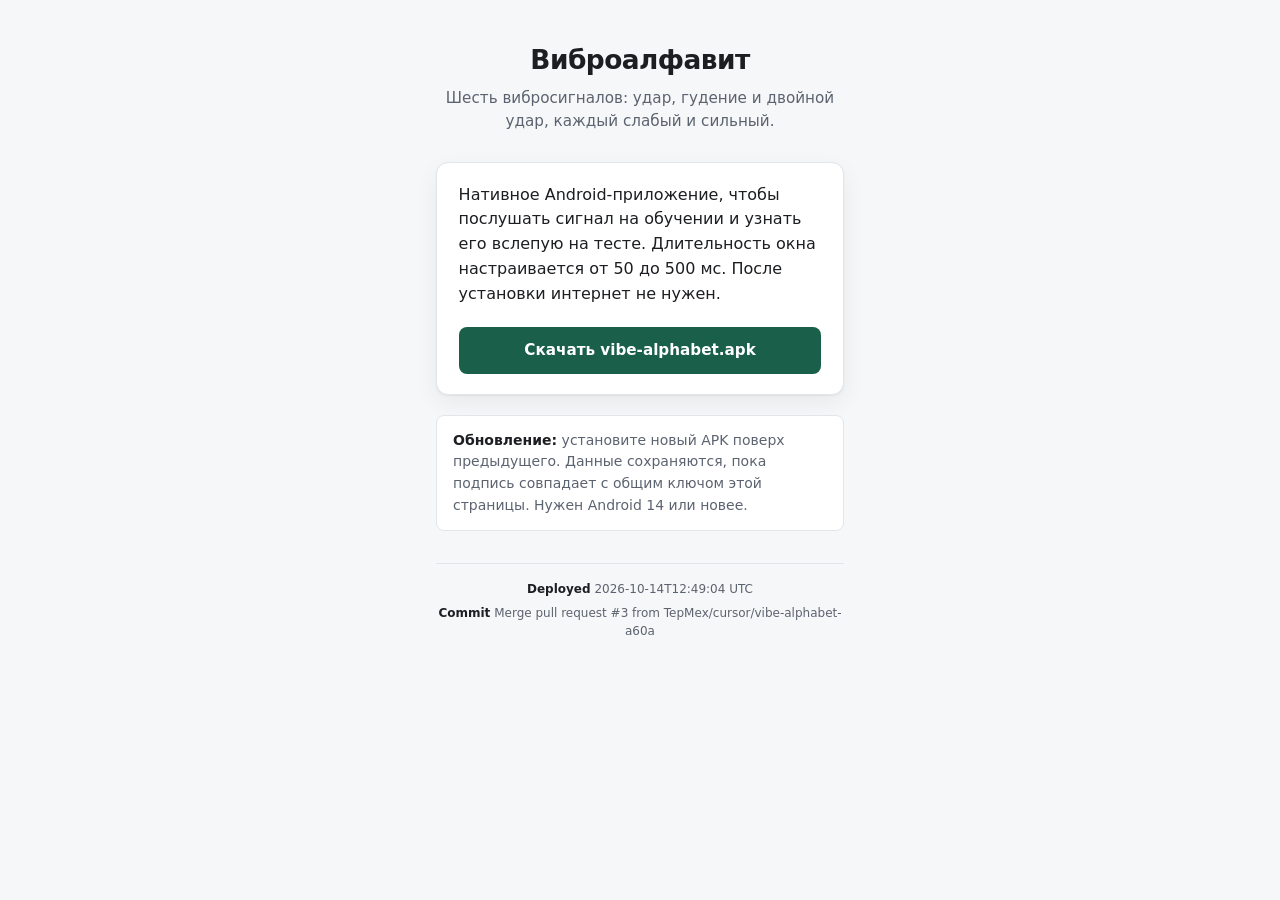
==== vibe-alphabet/index.html @ de9c0707 "deploy: 7d5148b35527db4c1c8ad22be3757b7c251ae931" ====
<!DOCTYPE html>
<html lang="ru">
<head>
  <meta charset="utf-8" />
  <meta name="viewport" content="width=device-width, initial-scale=1" />
  <title>Виброалфавит</title>
  <link rel="stylesheet" href="styles.css" />
</head>
<body>
  <main class="page">
    <header class="hero">
      <h1>Виброалфавит</h1>
      <p class="tagline">Шесть вибросигналов: удар, гудение и двойной удар, каждый слабый и сильный.</p>
    </header>
    <div class="card">
      <p>Нативное Android-приложение, чтобы послушать сигнал на обучении и узнать его вслепую на тесте. Длительность окна настраивается от 50 до 500 мс. После установки интернет не нужен.</p>
      <a class="download" href="vibe-alphabet.apk">Скачать vibe-alphabet.apk</a>
    </div>
    <p class="note"><strong>Обновление:</strong> установите новый APK поверх предыдущего. Данные сохраняются, пока подпись совпадает с общим ключом этой страницы. Нужен Android 14 или новее.</p>
    <!-- deploy-footer -->
<footer class="site-footer" aria-label="Build information">
  <p class="site-footer__line"><span class="site-footer__label">Deployed</span> 2026-10-14T12:49:04 UTC</p>
  <p class="site-footer__line"><span class="site-footer__label">Commit</span> Merge pull request #3 from TepMex/cursor/vibe-alphabet-a60a</p>
</footer>
<!-- deploy-footer -->
  </main>
</body>
</html>
---- vibe-alphabet/styles.css ----
:root {
  color-scheme: light dark;
  --bg: #f6f7f8;
  --surface: #ffffff;
  --text: #1c1e21;
  --muted: #5c6370;
  --border: #e2e5e9;
  --accent: #1a5f4a;
  --accent-hover: #134a3a;
  --shadow: 0 1px 2px rgba(0, 0, 0, 0.06), 0 8px 24px rgba(0, 0, 0, 0.06);
  font-family: system-ui, -apple-system, "Segoe UI", Roboto, sans-serif;
  line-height: 1.55;
}

@media (prefers-color-scheme: dark) {
  :root {
    --bg: #121416;
    --surface: #1a1d21;
    --text: #e8eaed;
    --muted: #9aa3ad;
    --border: #2a2f36;
    --accent: #3d9b7a;
    --accent-hover: #52b38f;
    --shadow: 0 1px 2px rgba(0, 0, 0, 0.3), 0 8px 24px rgba(0, 0, 0, 0.35);
  }
}

* {
  box-sizing: border-box;
}

body {
  margin: 0;
  min-height: 100vh;
  background: var(--bg);
  color: var(--text);
}

.page {
  max-width: 28rem;
  margin: 0 auto;
  padding: 2.5rem 1.25rem 3rem;
}

.hero {
  text-align: center;
  margin-bottom: 1.75rem;
}

.logo {
  display: block;
  margin: 0 auto 1rem;
}

.hero h1 {
  margin: 0 0 0.35rem;
  font-size: 1.65rem;
  font-weight: 650;
  letter-spacing: -0.02em;
}

.tagline {
  margin: 0;
  color: var(--muted);
  font-size: 0.95rem;
}

.card {
  background: var(--surface);
  border: 1px solid var(--border);
  border-radius: 12px;
  padding: 1.25rem 1.35rem;
  box-shadow: var(--shadow);
}

.card p {
  margin: 0 0 1rem;
}

.card p:last-child {
  margin-bottom: 0;
}

.download {
  display: block;
  width: 100%;
  margin-top: 1.25rem;
  padding: 0.75rem 1rem;
  border: none;
  border-radius: 8px;
  background: var(--accent);
  color: #fff;
  font: inherit;
  font-weight: 600;
  font-size: 0.95rem;
  text-align: center;
  text-decoration: none;
  cursor: pointer;
  transition: background 0.15s ease;
}

.download:hover {
  background: var(--accent-hover);
}

.note {
  margin-top: 1.25rem;
  padding: 0.85rem 1rem;
  border-radius: 8px;
  background: var(--surface);
  border: 1px solid var(--border);
  font-size: 0.875rem;
  color: var(--muted);
}

.note strong {
  color: var(--text);
  font-weight: 600;
}

.card a:not(.download) {
  color: var(--accent);
}

.site-footer {
  margin-top: 2rem;
  padding-top: 1rem;
  border-top: 1px solid var(--border);
  font-size: 0.75rem;
  color: var(--muted);
  text-align: center;
  line-height: 1.5;
}

.site-footer__line {
  margin: 0;
}

.site-footer__line + .site-footer__line {
  margin-top: 0.35rem;
}

.site-footer__label {
  font-weight: 600;
  color: var(--text);
}
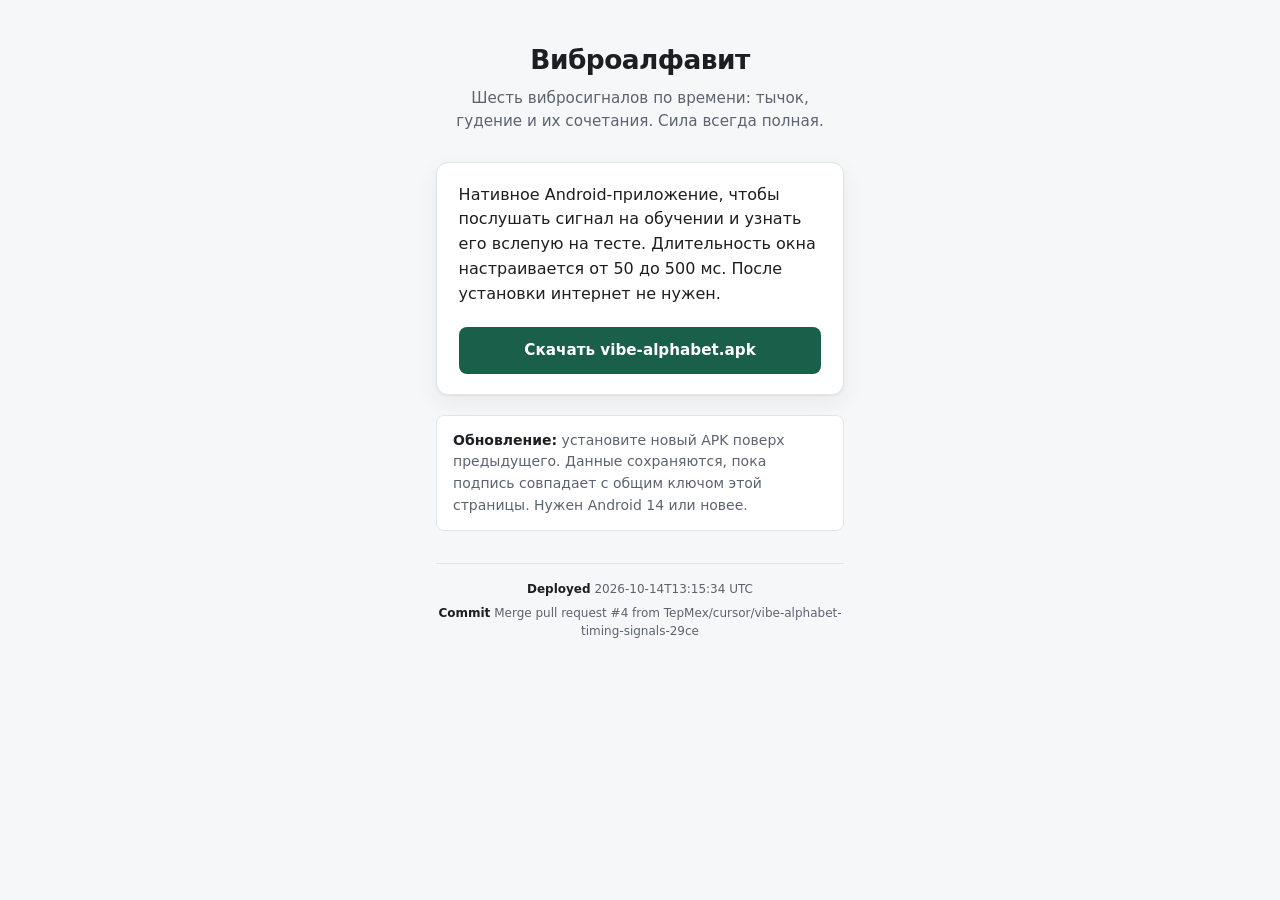
==== commit f9c43410: "deploy: 0ce35555065307e3714bfdea3c7feaec3b55c5ab" ====
--- a/vibe-alphabet/index.html
+++ b/vibe-alphabet/index.html
@@ -10,7 +10,7 @@
   <main class="page">
     <header class="hero">
       <h1>Виброалфавит</h1>
-      <p class="tagline">Шесть вибросигналов: удар, гудение и двойной удар, каждый слабый и сильный.</p>
+      <p class="tagline">Шесть вибросигналов по времени: тычок, гудение и их сочетания. Сила всегда полная.</p>
     </header>
     <div class="card">
       <p>Нативное Android-приложение, чтобы послушать сигнал на обучении и узнать его вслепую на тесте. Длительность окна настраивается от 50 до 500 мс. После установки интернет не нужен.</p>
@@ -19,8 +19,8 @@
     <p class="note"><strong>Обновление:</strong> установите новый APK поверх предыдущего. Данные сохраняются, пока подпись совпадает с общим ключом этой страницы. Нужен Android 14 или новее.</p>
     <!-- deploy-footer -->
 <footer class="site-footer" aria-label="Build information">
-  <p class="site-footer__line"><span class="site-footer__label">Deployed</span> 2026-10-14T12:49:04 UTC</p>
-  <p class="site-footer__line"><span class="site-footer__label">Commit</span> Merge pull request #3 from TepMex/cursor/vibe-alphabet-a60a</p>
+  <p class="site-footer__line"><span class="site-footer__label">Deployed</span> 2026-10-14T13:15:34 UTC</p>
+  <p class="site-footer__line"><span class="site-footer__label">Commit</span> Merge pull request #4 from TepMex/cursor/vibe-alphabet-timing-signals-29ce</p>
 </footer>
 <!-- deploy-footer -->
   </main>
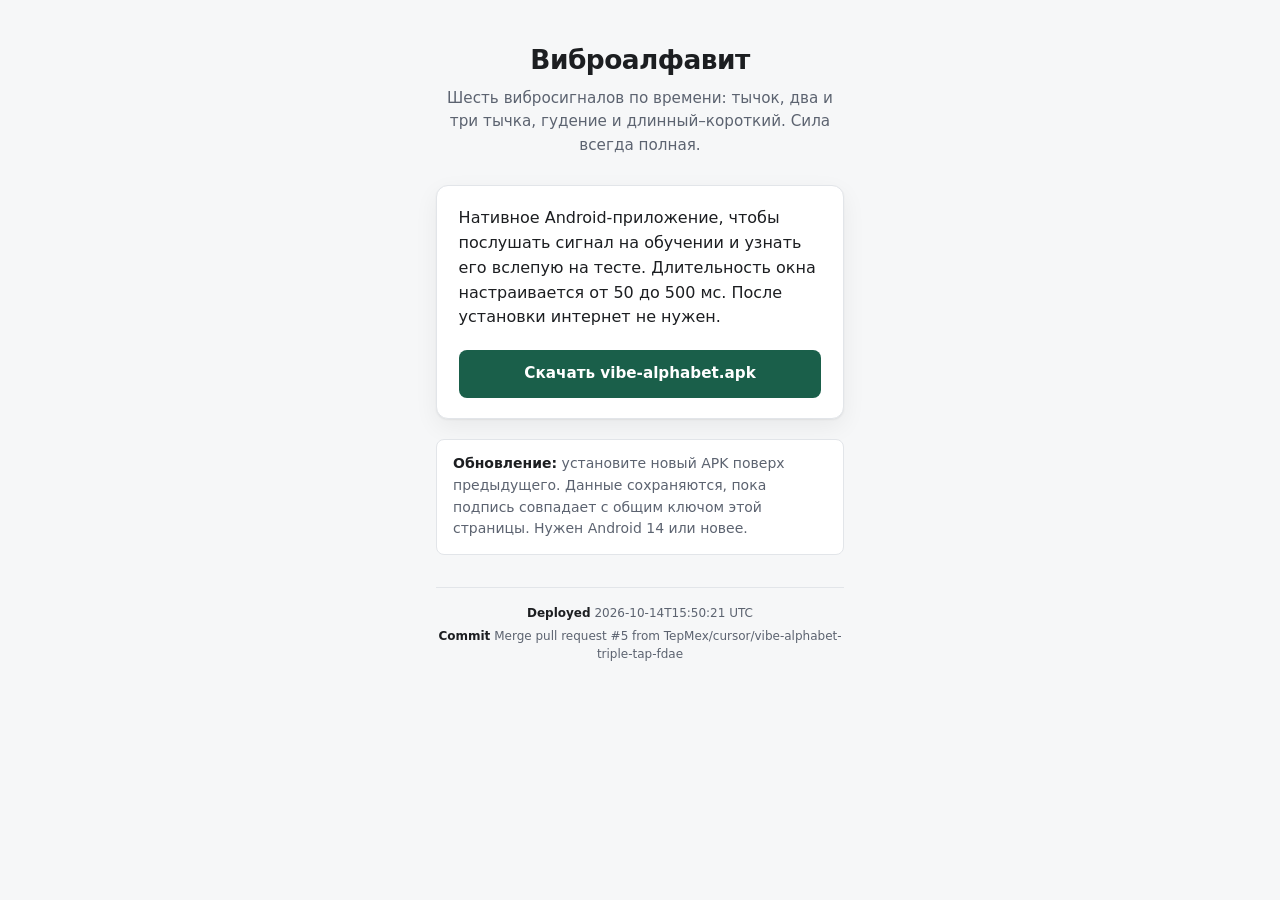
==== commit c3babc21: "deploy: 888441c7fe1ce312375f89b6cdcd2b5c2577e835" ====
--- a/vibe-alphabet/index.html
+++ b/vibe-alphabet/index.html
@@ -10,7 +10,7 @@
   <main class="page">
     <header class="hero">
       <h1>Виброалфавит</h1>
-      <p class="tagline">Шесть вибросигналов по времени: тычок, гудение и их сочетания. Сила всегда полная.</p>
+      <p class="tagline">Шесть вибросигналов по времени: тычок, два и три тычка, гудение и длинный–короткий. Сила всегда полная.</p>
     </header>
     <div class="card">
       <p>Нативное Android-приложение, чтобы послушать сигнал на обучении и узнать его вслепую на тесте. Длительность окна настраивается от 50 до 500 мс. После установки интернет не нужен.</p>
@@ -19,8 +19,8 @@
     <p class="note"><strong>Обновление:</strong> установите новый APK поверх предыдущего. Данные сохраняются, пока подпись совпадает с общим ключом этой страницы. Нужен Android 14 или новее.</p>
     <!-- deploy-footer -->
 <footer class="site-footer" aria-label="Build information">
-  <p class="site-footer__line"><span class="site-footer__label">Deployed</span> 2026-10-14T13:15:34 UTC</p>
-  <p class="site-footer__line"><span class="site-footer__label">Commit</span> Merge pull request #4 from TepMex/cursor/vibe-alphabet-timing-signals-29ce</p>
+  <p class="site-footer__line"><span class="site-footer__label">Deployed</span> 2026-10-14T15:50:21 UTC</p>
+  <p class="site-footer__line"><span class="site-footer__label">Commit</span> Merge pull request #5 from TepMex/cursor/vibe-alphabet-triple-tap-fdae</p>
 </footer>
 <!-- deploy-footer -->
   </main>
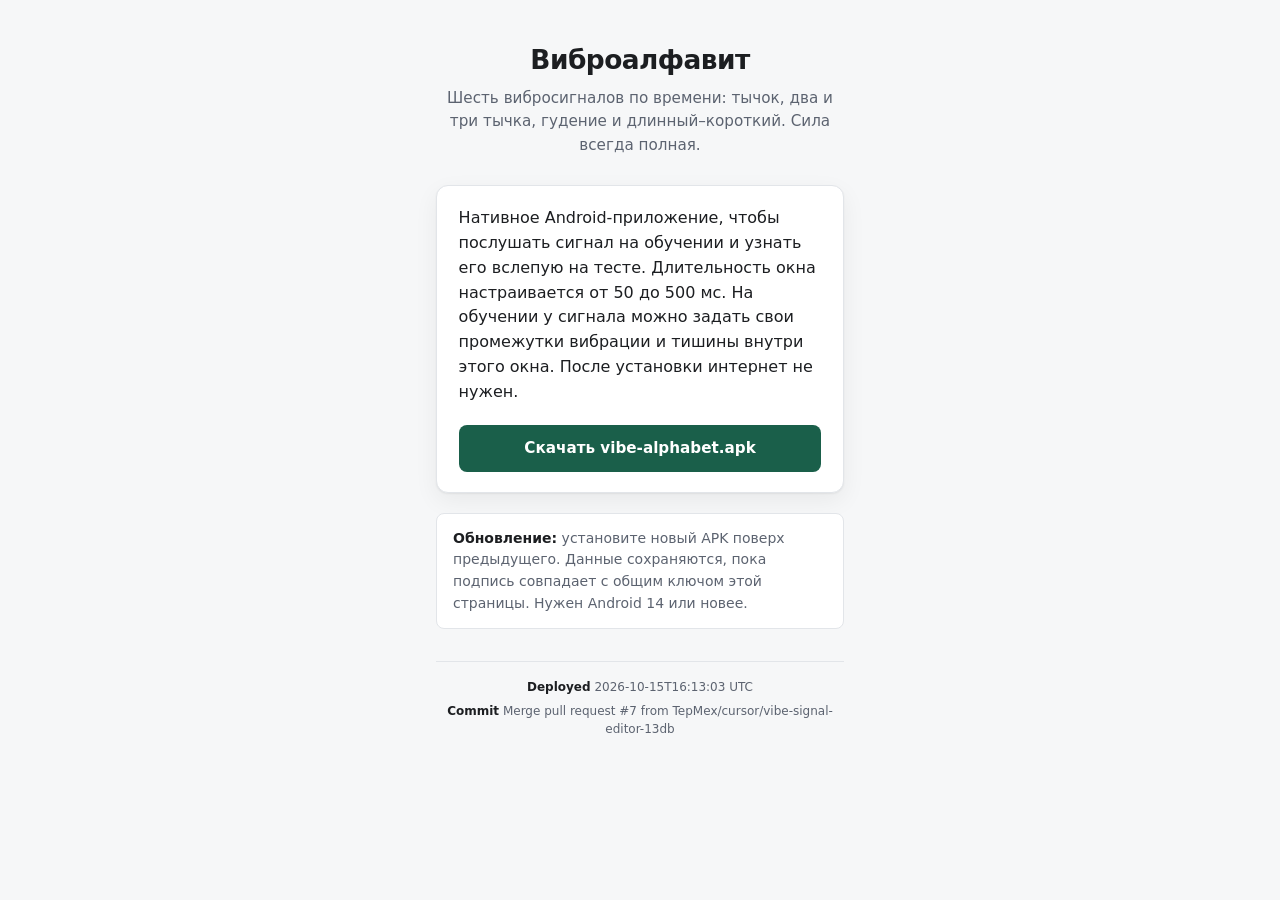
==== commit 73ab6cb9: "deploy: 2bbfcb29df8422aec529e8ba25a07c5c26f85e12" ====
--- a/vibe-alphabet/index.html
+++ b/vibe-alphabet/index.html
@@ -13,14 +13,14 @@
       <p class="tagline">Шесть вибросигналов по времени: тычок, два и три тычка, гудение и длинный–короткий. Сила всегда полная.</p>
     </header>
     <div class="card">
-      <p>Нативное Android-приложение, чтобы послушать сигнал на обучении и узнать его вслепую на тесте. Длительность окна настраивается от 50 до 500 мс. После установки интернет не нужен.</p>
+      <p>Нативное Android-приложение, чтобы послушать сигнал на обучении и узнать его вслепую на тесте. Длительность окна настраивается от 50 до 500 мс. На обучении у сигнала можно задать свои промежутки вибрации и тишины внутри этого окна. После установки интернет не нужен.</p>
       <a class="download" href="vibe-alphabet.apk">Скачать vibe-alphabet.apk</a>
     </div>
     <p class="note"><strong>Обновление:</strong> установите новый APK поверх предыдущего. Данные сохраняются, пока подпись совпадает с общим ключом этой страницы. Нужен Android 14 или новее.</p>
     <!-- deploy-footer -->
 <footer class="site-footer" aria-label="Build information">
-  <p class="site-footer__line"><span class="site-footer__label">Deployed</span> 2026-10-14T15:50:21 UTC</p>
-  <p class="site-footer__line"><span class="site-footer__label">Commit</span> Merge pull request #5 from TepMex/cursor/vibe-alphabet-triple-tap-fdae</p>
+  <p class="site-footer__line"><span class="site-footer__label">Deployed</span> 2026-10-15T16:13:03 UTC</p>
+  <p class="site-footer__line"><span class="site-footer__label">Commit</span> Merge pull request #7 from TepMex/cursor/vibe-signal-editor-13db</p>
 </footer>
 <!-- deploy-footer -->
   </main>
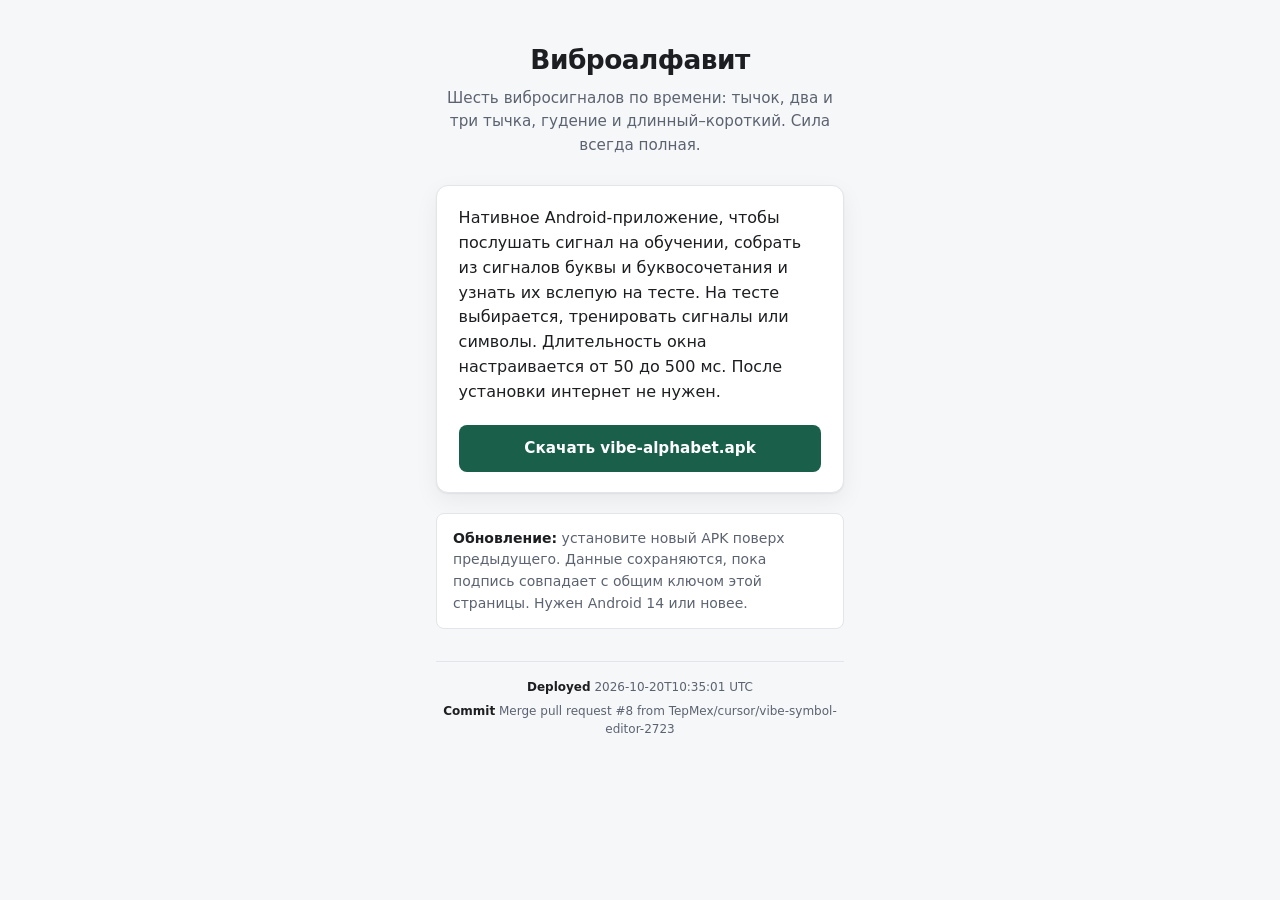
==== commit 4e1ed6cb: "deploy: 7019e38083fc368103b0695a78b6ba0ff14abe85" ====
--- a/vibe-alphabet/index.html
+++ b/vibe-alphabet/index.html
@@ -13,14 +13,14 @@
       <p class="tagline">Шесть вибросигналов по времени: тычок, два и три тычка, гудение и длинный–короткий. Сила всегда полная.</p>
     </header>
     <div class="card">
-      <p>Нативное Android-приложение, чтобы послушать сигнал на обучении и узнать его вслепую на тесте. Длительность окна настраивается от 50 до 500 мс. На обучении у сигнала можно задать свои промежутки вибрации и тишины внутри этого окна. После установки интернет не нужен.</p>
+      <p>Нативное Android-приложение, чтобы послушать сигнал на обучении, собрать из сигналов буквы и буквосочетания и узнать их вслепую на тесте. На тесте выбирается, тренировать сигналы или символы. Длительность окна настраивается от 50 до 500 мс. После установки интернет не нужен.</p>
       <a class="download" href="vibe-alphabet.apk">Скачать vibe-alphabet.apk</a>
     </div>
     <p class="note"><strong>Обновление:</strong> установите новый APK поверх предыдущего. Данные сохраняются, пока подпись совпадает с общим ключом этой страницы. Нужен Android 14 или новее.</p>
     <!-- deploy-footer -->
 <footer class="site-footer" aria-label="Build information">
-  <p class="site-footer__line"><span class="site-footer__label">Deployed</span> 2026-10-15T16:13:03 UTC</p>
-  <p class="site-footer__line"><span class="site-footer__label">Commit</span> Merge pull request #7 from TepMex/cursor/vibe-signal-editor-13db</p>
+  <p class="site-footer__line"><span class="site-footer__label">Deployed</span> 2026-10-20T10:35:01 UTC</p>
+  <p class="site-footer__line"><span class="site-footer__label">Commit</span> Merge pull request #8 from TepMex/cursor/vibe-symbol-editor-2723</p>
 </footer>
 <!-- deploy-footer -->
   </main>
